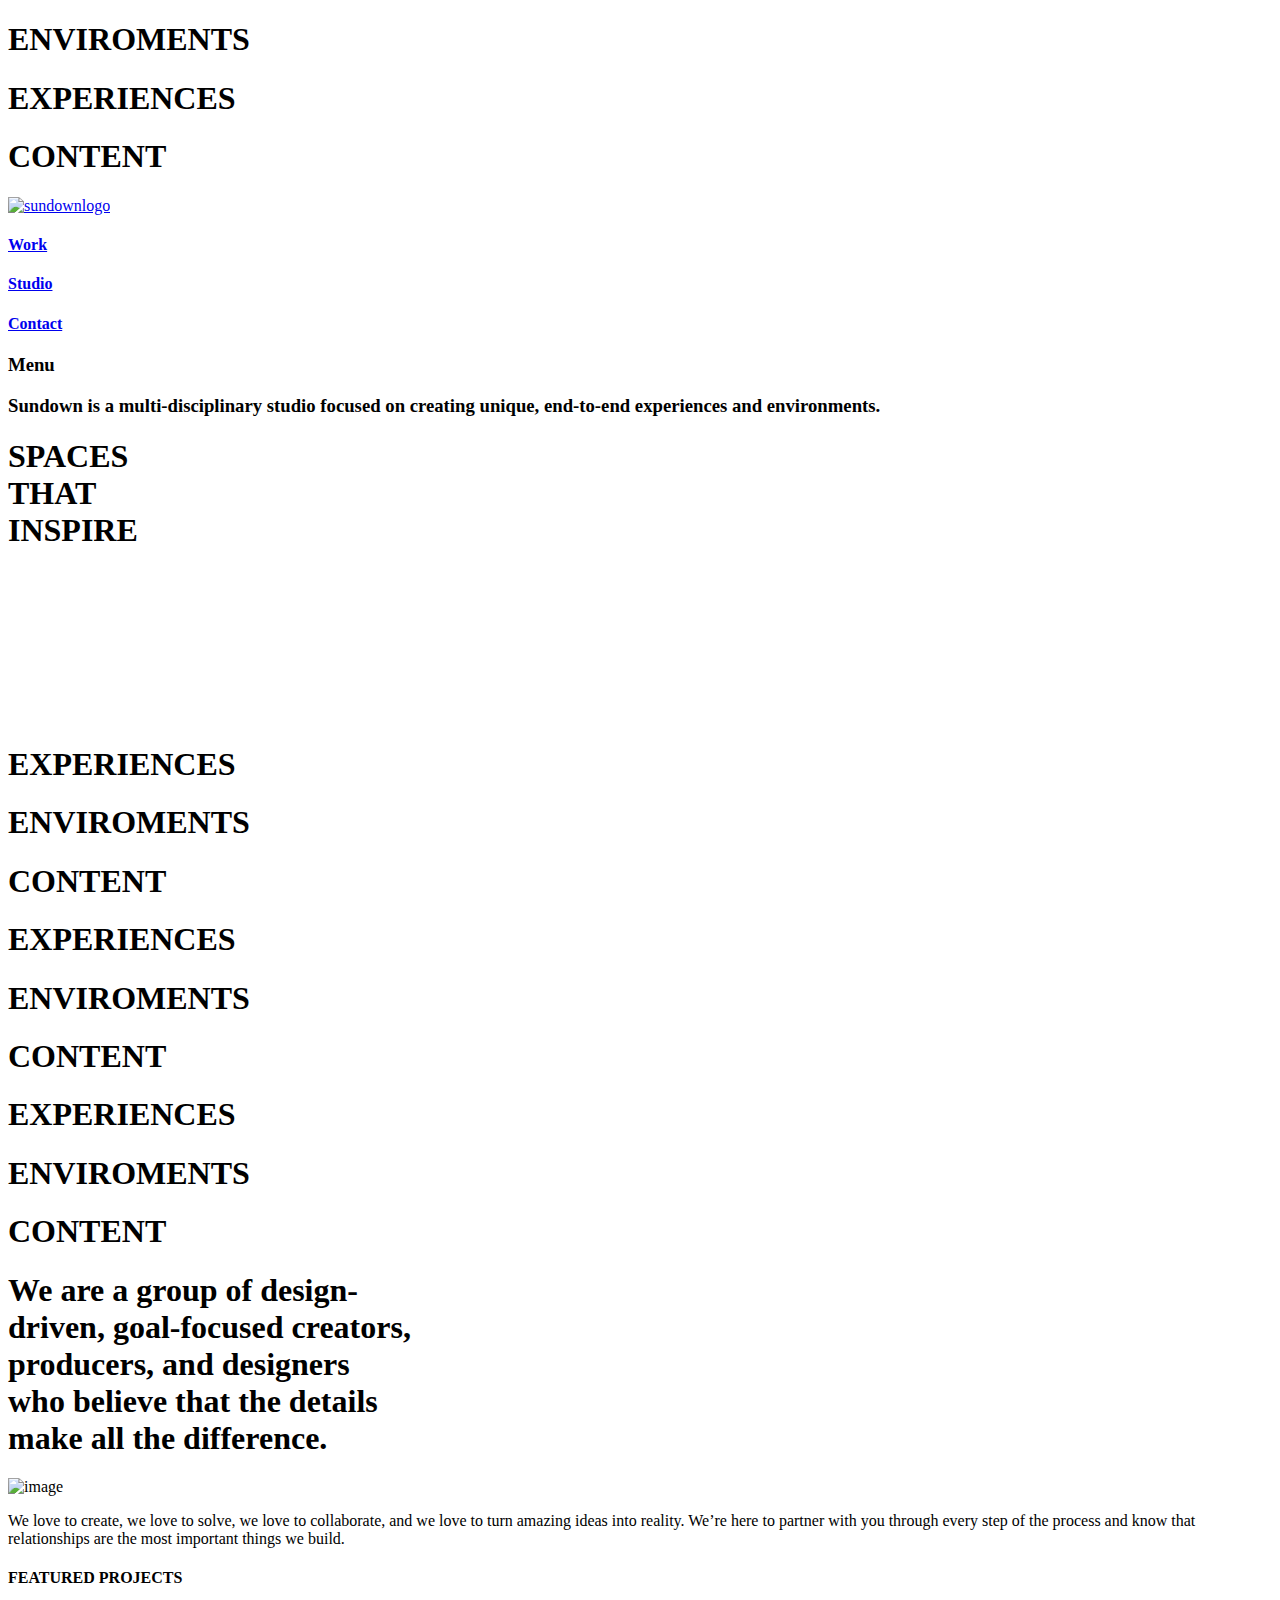
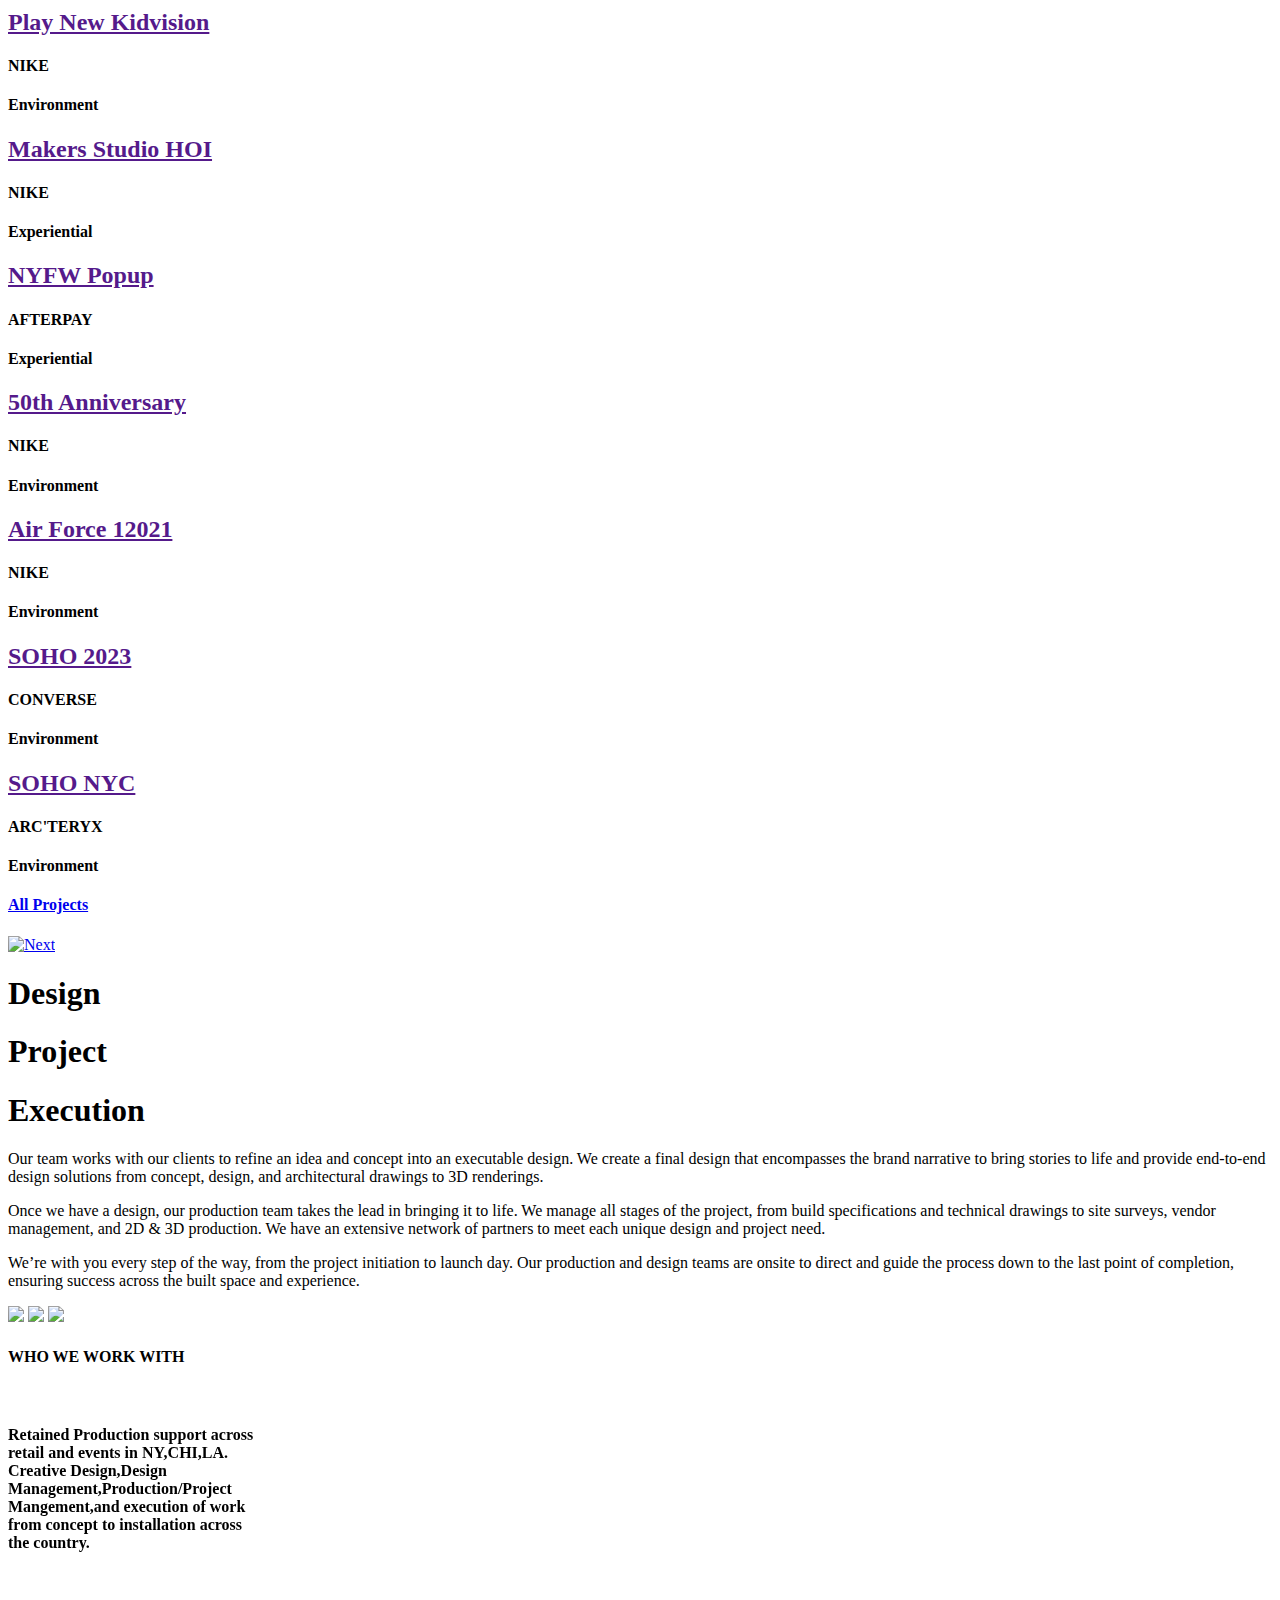
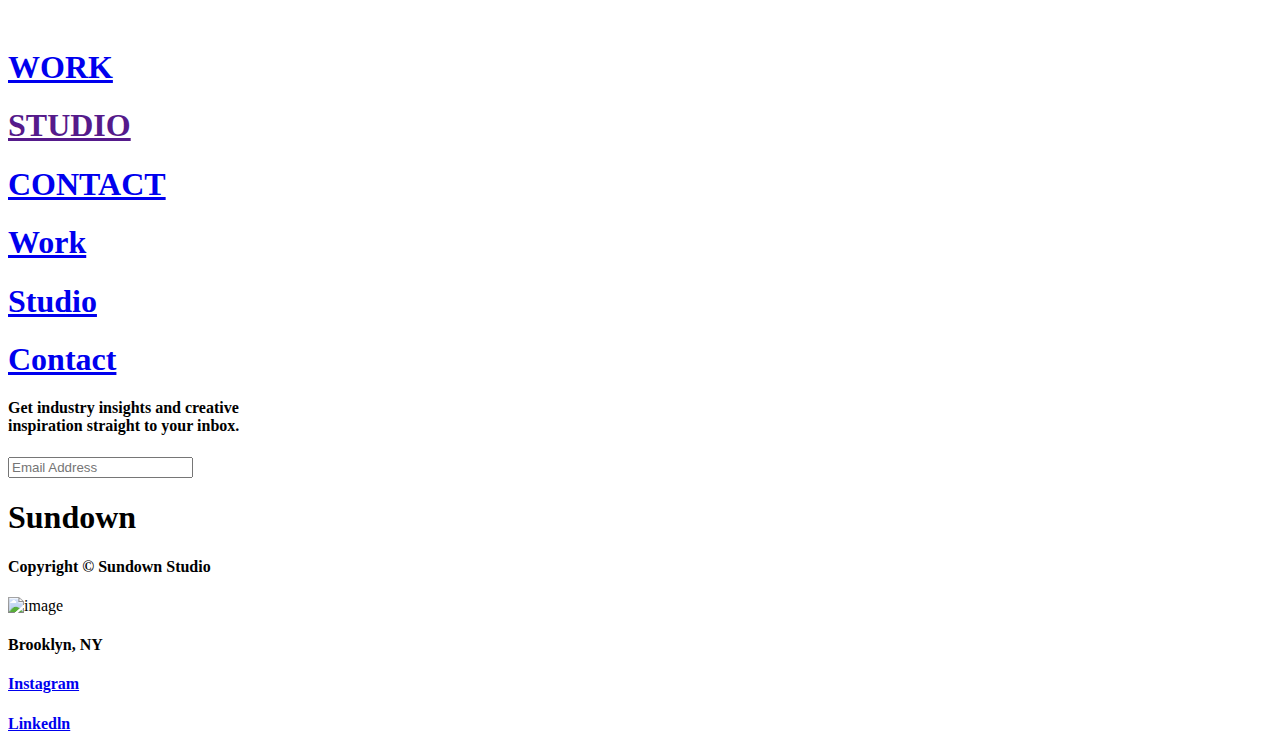
==== index.html @ 7965c2e0 "initial" ====
<!DOCTYPE html>
<html lang="en">
<head>
    <meta charset="UTF-8">
    <meta name="viewport" content="width=device-width, initial-scale=1.0">
    <title>Sundown Studio</title>
    <link rel="shortcut icon" href="https://assets-global.website-files.com/64d3dd9edfb41666c35b15b7/64d3dd9edfb41666c35b15c3_Sundown_Favicon.png" type="image/x-icon">
    <link rel="stylesheet" href="https://cdn.jsdelivr.net/npm/locomotive-scroll@3.5.4/dist/locomotive-scroll.css">
    <link
        rel="stylesheet"
        href="https://cdn.jsdelivr.net/npm/swiper@11/swiper-bundle.min.css"
    />
    
    <link rel="stylesheet" href="\Sundwn-Studio\CSS\style.css">
</head>
<body>

    
    <div class="loader">
        <h1>ENVIROMENTS</h1>
        <h1>EXPERIENCES</h1>
        <h1>CONTENT</h1>
    </div>
    <div class="fixed-image">
        <div class="image-container"></div>
        <div class="video-container"></div>
    </div>

    
    
    
    <div class="main">
        
        
        <div class="page1">
            <nav>
                <a href="./index.html"><img src="https://assets-global.website-files.com/64d3dd9edfb41666c35b15b7/64d3dd9edfb41666c35b15c2_Sundown%20logo.svg" alt="sundownlogo" draggable="false"></a>
                <div class="nav-part2">
                    <h4><a href="\Sundwn-Studio\Html\work.html">Work</a></h4>
                    <h4><a href="#">Studio</a></h4>
                    <h4><a href="\Sundwn-Studio\Html\contact.html">Contact</a></h4>
                </div>
                <h3>Menu</h3>
            </nav>
            <div class="center">
                <div class="left">
                    <h3>Sundown is a multi-disciplinary studio focused on creating unique, end-to-end experiences and environments.</h3>
                </div>
                <div class="right">
                    <h1>SPACES <br>
                        THAT <br>
                        INSPIRE</h1>
                </div>
            </div>
            <div class="hero-shape">
                <div class="hero-1"></div>
                <div class="hero-2"></div>
                <div class="hero-3"></div>

            </div>
            <video autoplay loop muted src="\Sundwn-Studio\video\video.mp4"></video>
        </div>
        <div class="page2">
            <div class="moving-text">
                <div class="con">
                    <h1>EXPERIENCES</h1>
                    <div class="circle"></div>
                    <h1>ENVIROMENTS</h1>
                    <div class="circle"></div>
                    <h1>CONTENT</h1>
                    <div class="circle"></div>
                </div>
                
                <div class="con">
                    <h1>EXPERIENCES</h1>
                    <div class="circle"></div>
                    <h1>ENVIROMENTS</h1>
                    <div class="circle"></div>
                    <h1>CONTENT</h1>
                    <div class="circle"></div>
                </div>

                <div class="con">
                    <h1>EXPERIENCES</h1>
                    <div class="circle"></div>
                    <h1>ENVIROMENTS</h1>
                    <div class="circle"></div>
                    <h1>CONTENT</h1>
                    <div class="circle"></div>
                </div>

            </div>

            <div class="page2-bottom">
                <h1>We are a group of design- <br>driven, goal-focused creators, <br> producers, and designers <br>who believe that the details <br> make all the difference.</h1>
                <div class="bottom-2">
                    <img src="https://assets-global.website-files.com/64d3dd9edfb41666c35b15b7/64d3dd9edfb41666c35b15d1_Holding_thumb-p-500.jpg" alt="image" draggable="false">
                    <p>We love to create, we love to solve, we love to collaborate, and we love to turn amazing ideas into reality. We’re here to partner with you through every step of the process and know that relationships are the most important things we build.</p>
                </div>
                <div class="gooey">
                    
                </div>
            </div>
        </div>
        <div class="page3">
            <div class="ele" >
                <div class="small">
                </div>
                <h4>FEATURED PROJECTS</h4>
            </div>
            <div class="elem-container">
                <div  class="elem second" data-type="video" data-source="\Sundwn-Studio\video\video3.mp4">
                    <div class="overlay"></div>
                    <a href="" ><h2>Play New Kidvision</h2></a>
                    <div class="element">
                        <h4>NIKE</h4>
                        <h4>Environment</h4>
                    </div>

                </div>
    
                <div class="elem first"  data-type="image" data-source="https://assets-global.website-files.com/64d3dd9edfb41666c35b15d4/64d3dd9edfb41666c35b1733_Nike_HOI_50th_SU22_FL1_5388-p-800.webp">
                    <div class="overlay"></div>
                    <a href="" rel="noopenner noreferrer"><h2>Makers Studio HOI</h2></a>
                    <div class="element">
                        <h4>NIKE</h4>
                        <h4>Experiential</h4>
                    </div>
                </div>
    
                <div class="elem second" data-type="video" data-source="\Sundwn-Studio\video\video2.0.mp4">
                    <div class="overlay"></div>
                    <a href="" rel="noopenner noreferrer"><h2>NYFW Popup</h2></a>
                    <div class="element">
                        <h4>AFTERPAY</h4>
                        <h4>Experiential</h4>
                        
                        
                    </div>
                </div>
    
                <div class="elem first"  data-type="image" data-source="https://assets-global.website-files.com/64d3dd9edfb41666c35b15d4/64d3dd9edfb41666c35b16f4_Copy%2520of%2520Nike_Soho_50th_SU22_FL1_6176-p-800.webp">
                    <div class="overlay"></div>
                    <a href="" rel="noopenner noreferrer"><h2>50th Anniversary</h2></a>
                    <div class="element">
                        
                        <h4>NIKE</h4>
                        <h4>Environment</h4>
                    </div>
                </div>
    
                <div class="elem  first"  data-type="image" data-source="https://assets-global.website-files.com/64d3dd9edfb41666c35b15d4/64d3dd9edfb41666c35b16c5_Copy%2520of%2520Nike_Soho_AMD21_0781_LORES-p-800.webp">
                    <div class="overlay"></div>
                    <a href="" rel="noopenner noreferrer"><h2>Air Force 12021</h2></a>
                    <div class="element">
                        <h4>NIKE</h4>
                        <h4>Environment</h4>
                    </div>
                </div>
    
                <div class="elem second"  data-type="video" data-source="\Sundwn-Studio\video\video.mp4">
                    <div class="overlay"></div>
                    <a href="" rel="noopenner noreferrer"><h2>SOHO 2023</h2></a>
                    <div class="element">
                        <h4>CONVERSE</h4>
                        <h4>Environment</h4>
                        
                        
                    </div>
                </div>
    
                <div class="elem first"  data-type="image" data-source="https://assets-global.website-files.com/64d3dd9edfb41666c35b15d4/64d3dd9edfb41666c35b163b_Copy-of-IMG_1180-p-800.webp">
                    <div class="overlay"></div>
                    <a href="" rel="noopenner noreferrer"><h2>SOHO NYC</h2></a>
                    <div class="element">
                        <h4>ARC'TERYX</h4>
                        <h4>Environment</h4>
                        
                    </div>
                </div>
            </div>
            <a href="\Sundwn-Studio\Html\work.html" class="whole">
                <div class="all">
                    <h4>All Projects</h4>
                    <img src="\Sundwn-Studio\images\right-arrow.png" alt="Next">

                </div>
            </a>
            
        </div>
        <div class="page3-bottom">
            <div class="left">
                <div class="left-content">
                    <h1 class="left-titles  active" onclick="opentab('design')">Design</h1>
                    <h1 class="left-titles" onclick="opentab('project')">Project</h1>
                    <h1 class="left-titles" onclick="opentab('execution')">Execution</h1>
                </div>

                <div class="tab">
                    <p class="tab-contents active-tab" id="design">Our team works with our clients to refine an idea and concept into an executable design. We create a final design that encompasses the brand narrative to bring stories to life and provide end-to-end design solutions from concept, design, and architectural drawings to 3D renderings.</p>

                    <p class="tab-contents" id="project">Once we have a design, our production team takes the lead in bringing it to life. We manage all stages of the project, from build specifications and technical drawings to site surveys, vendor management, and 2D & 3D production. We have an extensive network of partners to meet each unique design and project need.</p>

                    <p class="tab-contents" id="execution">We’re with you every step of the way, from the project initiation to launch day. Our production and design teams are onsite to direct and guide the process down to the last point of completion, ensuring success across the built space and experience.</p>
                </div>
                

            </div>
            <div class="right img-tab">
                <img src="\Sundwn-Studio\images\image4.webp" class="img-content active-img" id="design">
                <img src="\Sundwn-Studio\images\image5.webp"  class="img-content" id="project">
                <img src="\Sundwn-Studio\images\image6.webp"  class="img-content" id="execution"> 

            </div>
        </div>
        
        <div class="page4">
            <div class="ele who" >
                <div class="small">
                    
    
                </div>
                <h4>WHO WE WORK WITH</h4>
            </div>
            
            <div class="swiper mySwiper">
                
                
                
                <div class="swiper-wrapper" id="swiperWrapper">
                    
                    
                  
                  <div class="swiper-slide">
                    <img src="https://assets-global.website-files.com/64d3dd9edfb41666c35b15d4/64d3dd9edfb41666c35b15ff_Nike.svg" alt="">
                    <h4>Retained Production support across </br> retail and events in NY,CHI,LA. </br> Creative Design,Design </br> Management,Production/Project </br> Mangement,and execution of work </br>  from concept to installation across </br> the country. </h4>
                  </div>
                  <div class="swiper-slide">
                    <img src="https://assets-global.website-files.com/64d3dd9edfb41666c35b15d4/64d3dd9edfb41666c35b1600_Converse.svg" alt="">
                    <h4>Creative Concepting,Design,Design </br> Management,Project Management, <br> and execution of work from concept <br> to installation across the Country. <br> Cross functional communication and <br> management of third party partners.</h4>
                  </div>
                  <div class="swiper-slide">
                    <img src="https://assets-global.website-files.com/64d3dd9edfb41666c35b15d4/64d3dd9edfb41666c35b15fd_Arc%E2%80%99teryx.svg" alt="">
                    <h4>Production and design along with <br> install oversight and execution <br> support for the SoHo store opening <br> on Broadway St, New York. Also <br> working on creative and production <br> work for a new store opening in <br> Glendale, California.

                    </h4>
                  </div>
                  <div class="swiper-slide">
                    <img src="https://assets-global.website-files.com/64d3dd9edfb41666c35b15d4/64d3dd9edfb41666c35b15fe_Hunter.svg" alt="">
                    <h4>Design and Production partner for <br> Hunter Holiday 2022 Pop-in at <br> Nordstrom 57th St,New York, <br> including activations in Women's, <br> Men's and Kid's zones.Thirty five(35) <br> additional smaller take-downs in <br> Nordstrom stores across the US. <br> Concept design for Holiday boot <br> customization events in stores across <br> winter 2022.</h4>
                  </div>
                  <div class="swiper-slide">
                    <img src="https://assets-global.website-files.com/64d3dd9edfb41666c35b15d4/64d3dd9edfb41666c35b1601_MediaLink.svg" alt="">
                    <h4>Creative,Design,and Production <br> Partner for 2023 CES.Scope Included <br> creation of Branding Identity,Assets,and Digital Content,Design,Production <br> design,Production oversight and <br> Installation of client activations for IBM, <br> Delta,Instacart,and more.</h4>
                  </div>
                  <div class="swiper-slide">
                    <img src="https://assets-global.website-files.com/64d3dd9edfb41666c35b15d4/64d3dd9edfb41666c35b1602_AfterPay.svg" alt="">
                    <h4>Creative,Design,and Production  Partner for 2022 NY Fashion Week Pop-Up space.In Partnership with B-Reel  scope including creation of Final Design, Design Assets,3D Renders,Production  design,Production/Partner oversight  and creation of a two(2) story pop-up  for Afterpay's clients such as Crocs,JD  Sports,Container Store,& Revolve.</h4>
                  </div>
                  
                </div>
                
            </div>
        </div>
        <div class="page5"></div>
        <div id="full-scr">
            
            <div class="full-div1">
                
            </div>
            <div class="class">
                <a href="\Sundwn-Studio\Html\work.html">
                    <h1>WORK</h1>
                </a>
                <a href="">
                    <h1>STUDIO</h1>
                </a>
                <a href="\Sundwn-Studio\Html\contact.html">
                    <h1>CONTACT</h1>
                </a>

            </div>
        </div>
    
    </div>
    <div class="footer">

        
        

        <div class="footer-div">
            <div class="link">
                <h1><a href="\Sundwn-Studio\Html\work.html">Work</a></h1>
                <h1><a href="studio.html">Studio</a></h1>
                <h1><a href="\Sundwn-Studio\Html\contact.html">Contact</a></h1>
            </div>
            <div class="details">
                <form id="form" >
                    <label for="Info"><h4>Get industry insights and creative <br> inspiration straight to your inbox.</h4></label>
                    <input type="email" placeholder="Email Address" id="Info" >
                    
                </form>


            </div>
            
        </div>
        <h1>Sundown</h1>
        <div class="footer-bottom">
            <h4>Copyright &copy; Sundown Studio</h4>
            <div class="footer-contain">
                <div class="assets">
                    <img src="https://assets-global.website-files.com/64d3dd9edfb41666c35b15b7/64d3dd9edfb41666c35b15cb_Globe.svg" alt="image">
                    <h4>Brooklyn, NY</h4>
    
                </div>
                
                <h4><a href="https://www.instagram.com/02_shreyansh/">Instagram</a></h4>
                
                <h4><a href="https://www.linkedin.com/in/shreyansh-techenthusiastic/">Linkedln</a></h4>
            </div>
        </div>
       

        
    </div>
    
    
    
    <script src="https://cdn.jsdelivr.net/npm/swiper@11/swiper-bundle.min.js"></script>
    <script src="https://cdn.jsdelivr.net/npm/locomotive-scroll@3.5.4/dist/locomotive-scroll.js"></script>
    
    <script src="\Sundwn-Studio\Script\script.js"></script>

    <!-- <script>
        window.embeddedChatbotConfig = {
            chatbotId: "2t9V1mAFKcsdjrwUAbyhx",
            domain: "www.chatbase.co"
        }
    </script>
    <script
        src="https://www.chatbase.co/embed.min.js"
        chatbotId="2t9V1mAFKcsdjrwUAbyhx"
        domain="www.chatbase.co"
        defer>
    </script> -->

    
    
</body>
</html>
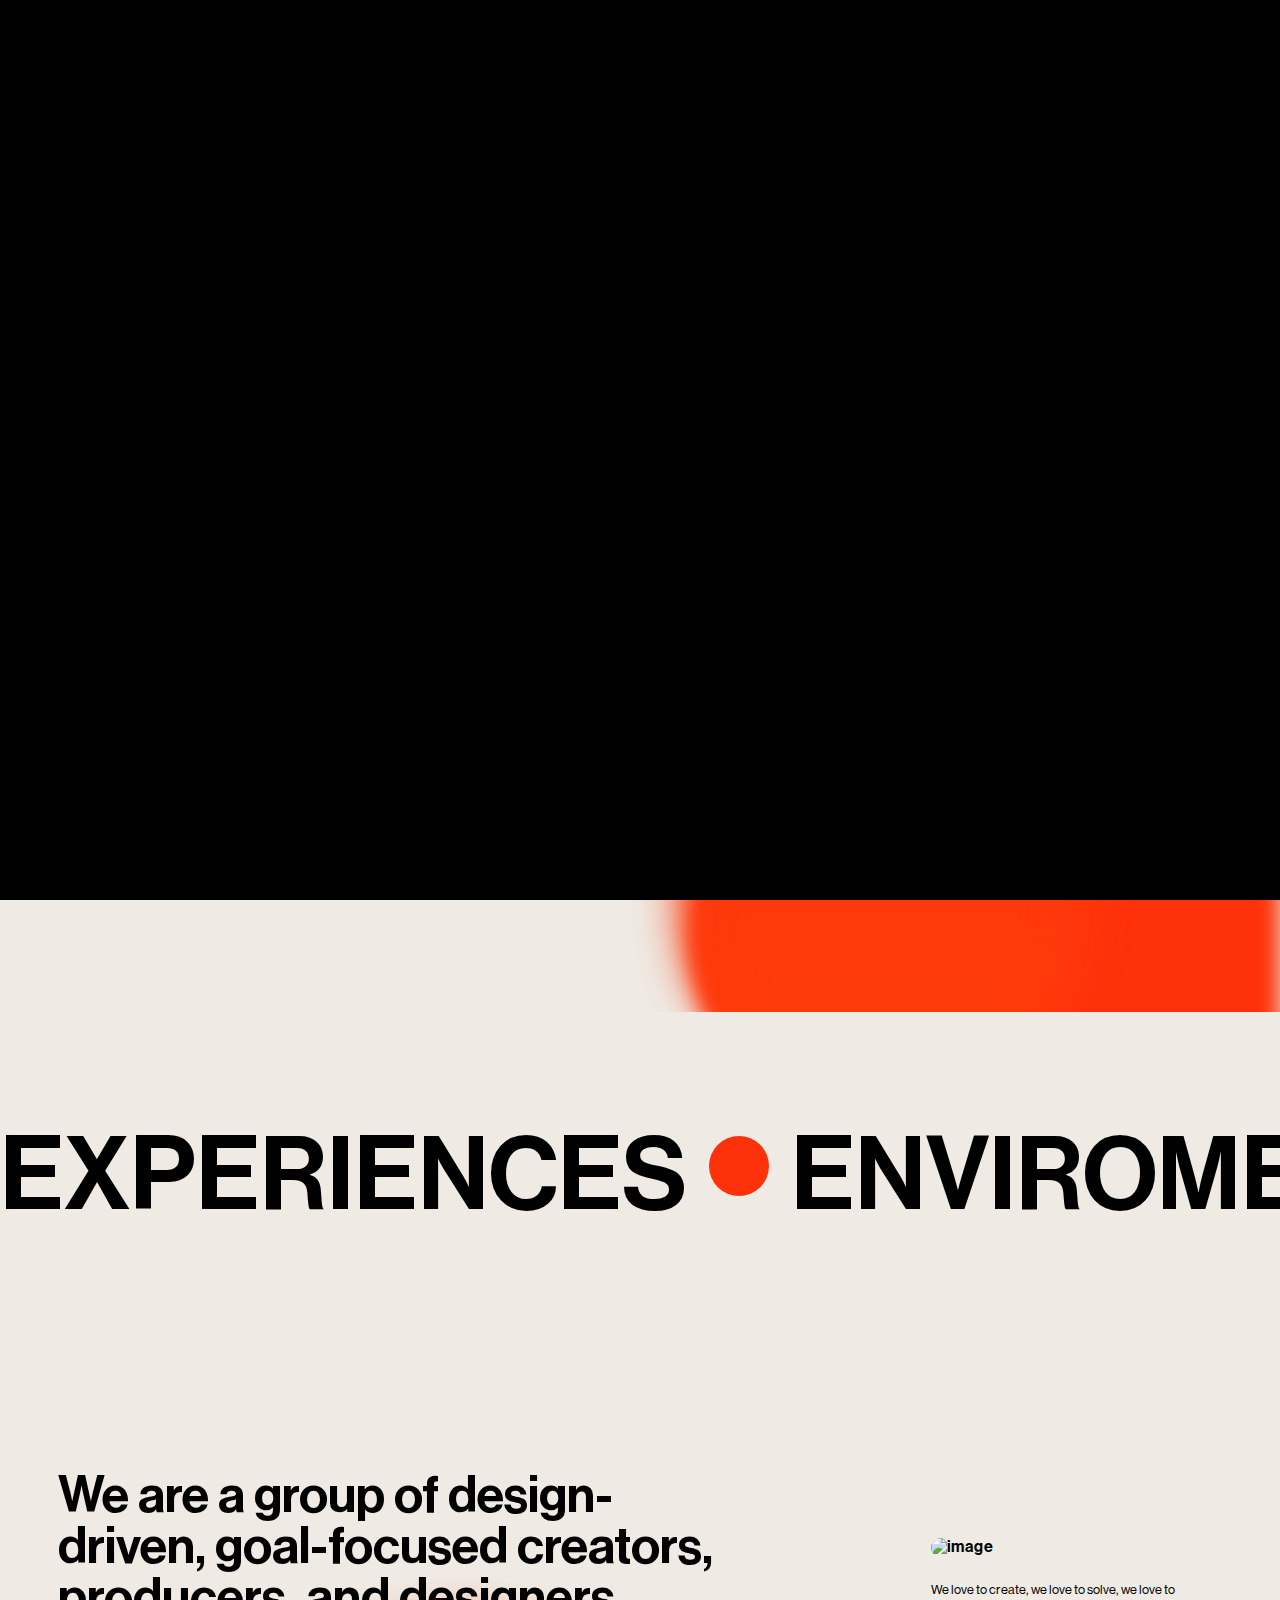
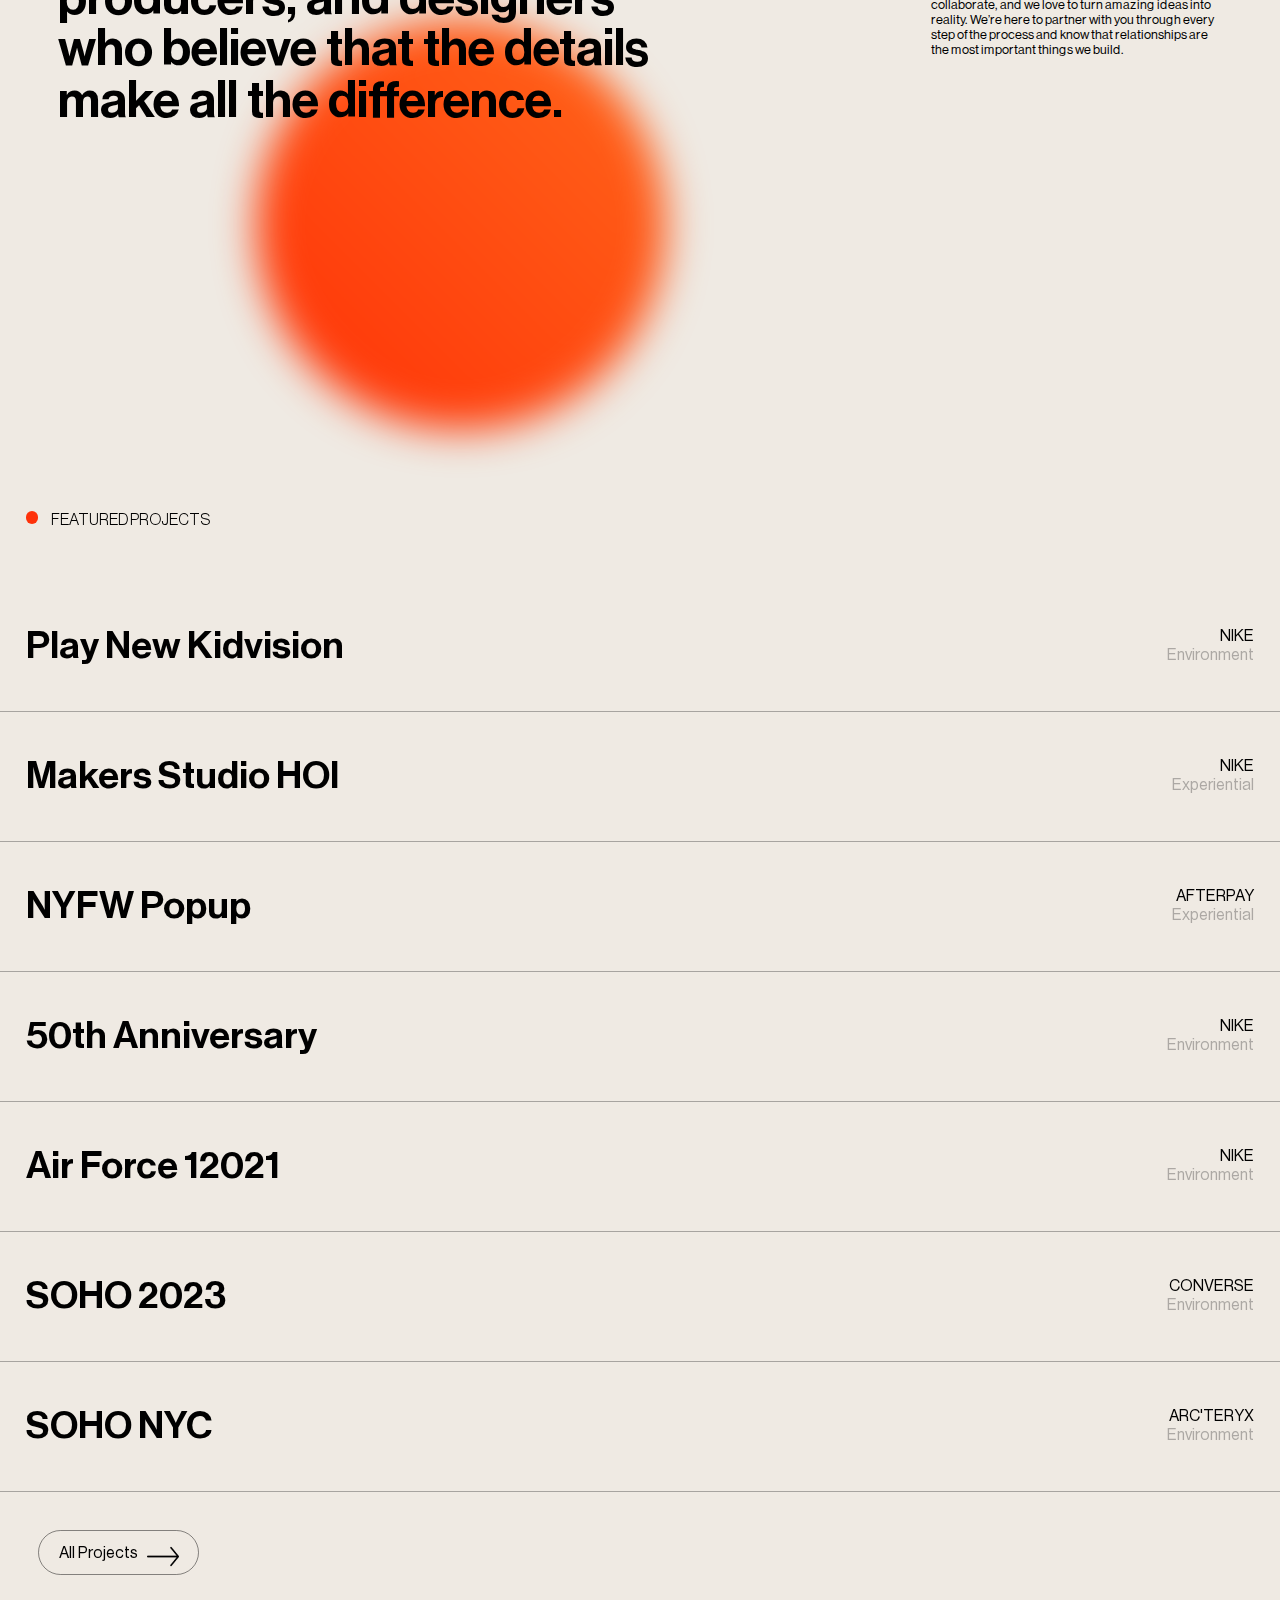
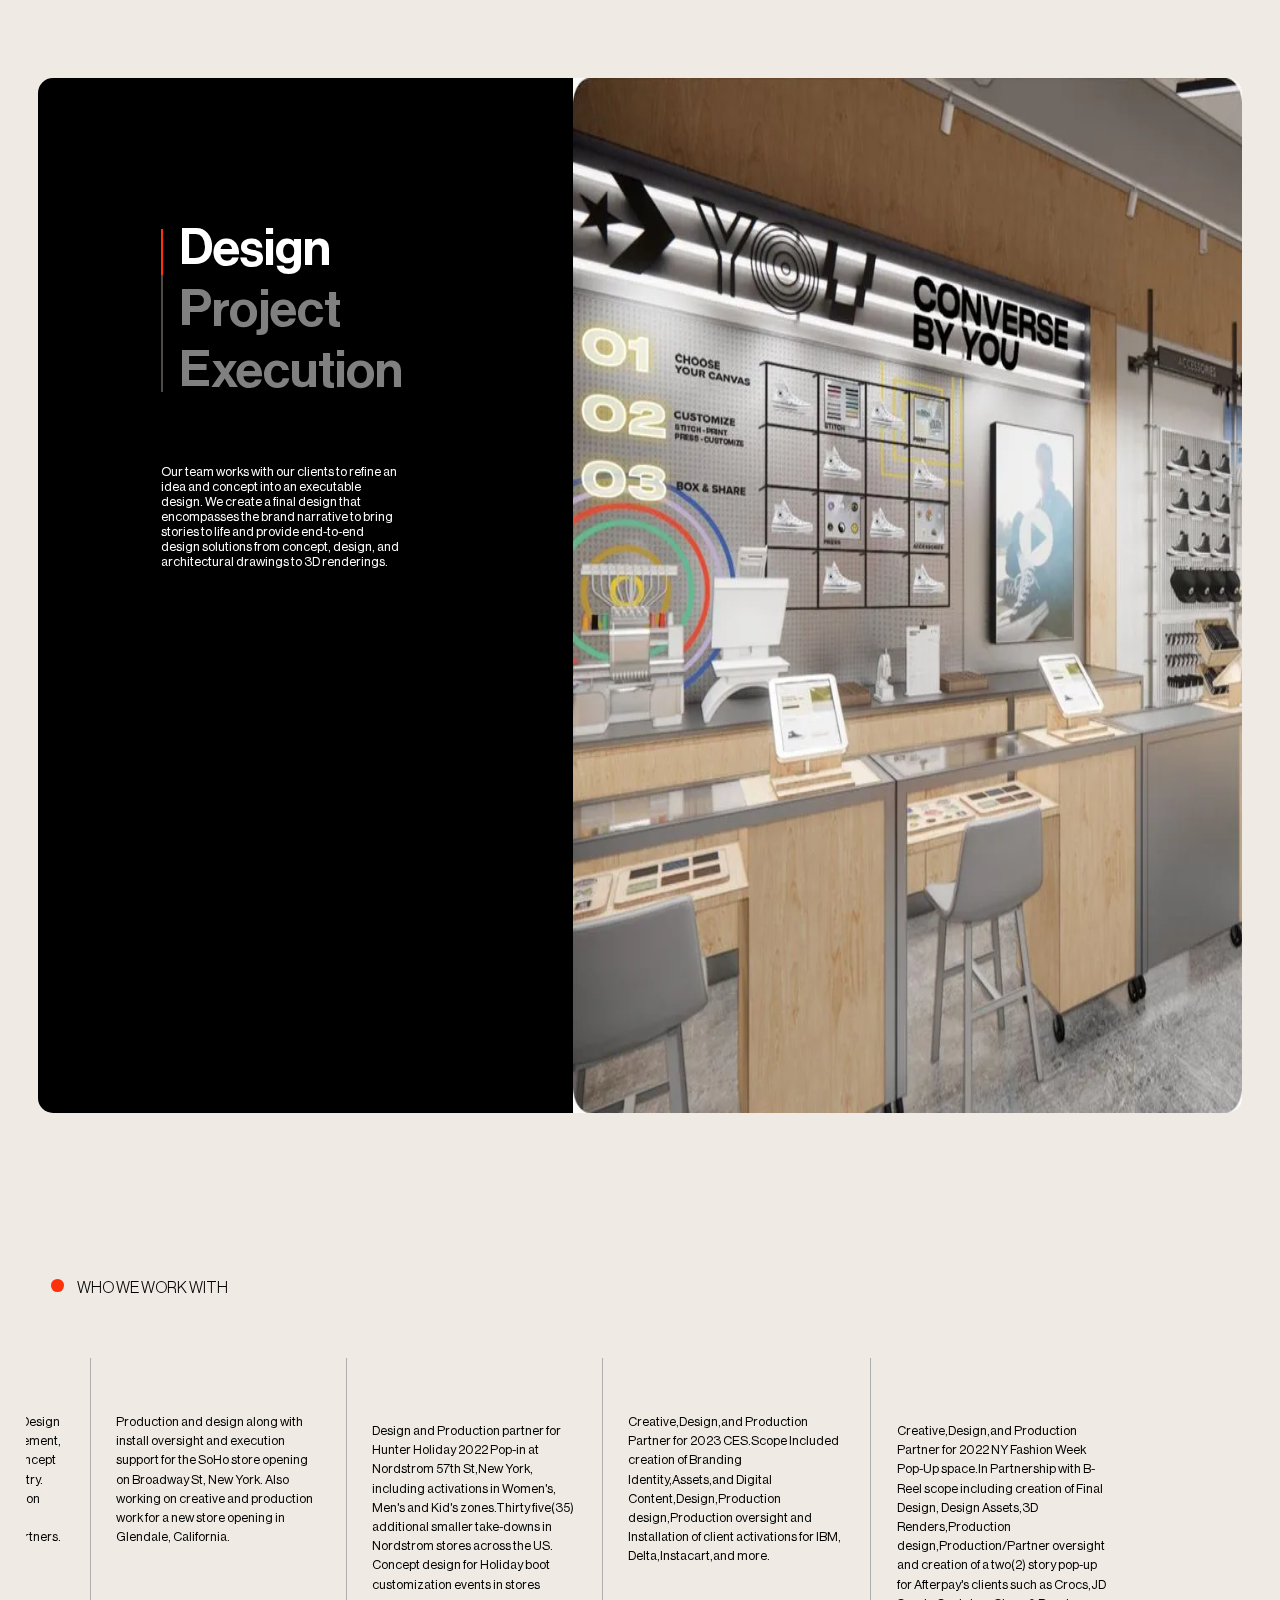
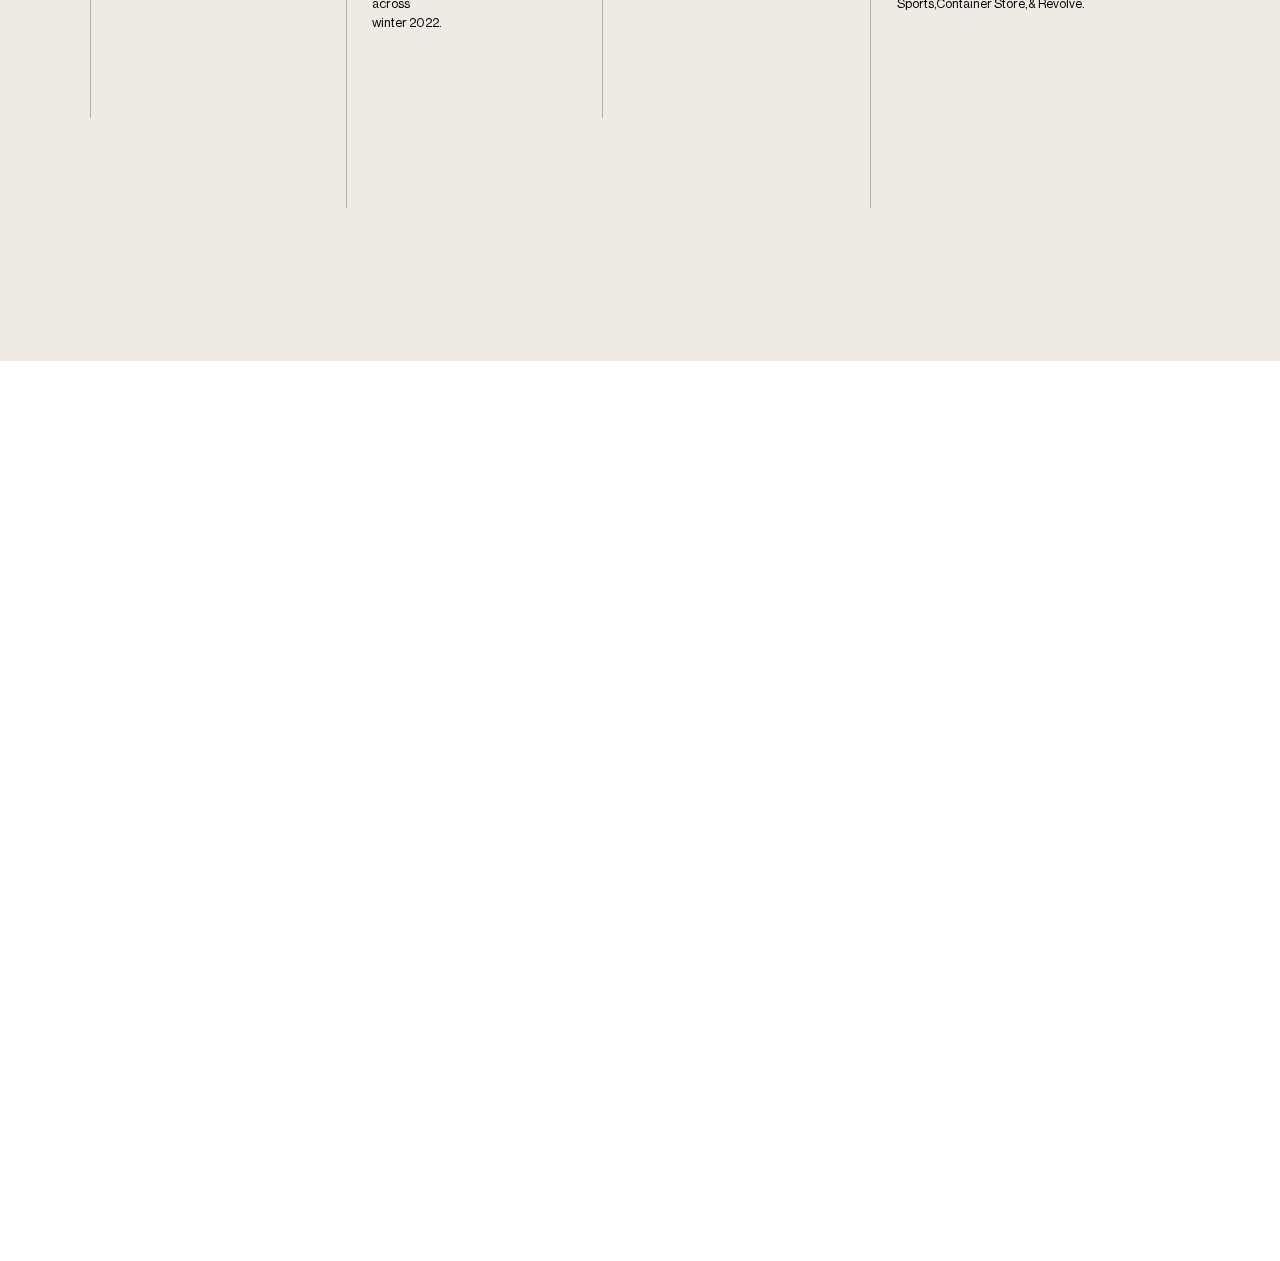
==== commit cefd15c4: "update" ====
--- a/index.html
+++ b/index.html
@@ -11,7 +11,7 @@
         href="https://cdn.jsdelivr.net/npm/swiper@11/swiper-bundle.min.css"
     />
     
-    <link rel="stylesheet" href="\Sundwn-Studio\CSS\style.css">
+    <link rel="stylesheet" href="\CSS\style.css">
 </head>
 <body>
 
@@ -36,9 +36,9 @@
             <nav>
                 <a href="./index.html"><img src="https://assets-global.website-files.com/64d3dd9edfb41666c35b15b7/64d3dd9edfb41666c35b15c2_Sundown%20logo.svg" alt="sundownlogo" draggable="false"></a>
                 <div class="nav-part2">
-                    <h4><a href="\Sundwn-Studio\Html\work.html">Work</a></h4>
+                    <h4><a href="\Html\work.html">Work</a></h4>
                     <h4><a href="#">Studio</a></h4>
-                    <h4><a href="\Sundwn-Studio\Html\contact.html">Contact</a></h4>
+                    <h4><a href="\Html\contact.html">Contact</a></h4>
                 </div>
                 <h3>Menu</h3>
             </nav>
@@ -58,7 +58,7 @@
                 <div class="hero-3"></div>
 
             </div>
-            <video autoplay loop muted src="\Sundwn-Studio\video\video.mp4"></video>
+            <video autoplay loop muted src="\video\video.mp4"></video>
         </div>
         <div class="page2">
             <div class="moving-text">
@@ -109,7 +109,7 @@
                 <h4>FEATURED PROJECTS</h4>
             </div>
             <div class="elem-container">
-                <div  class="elem second" data-type="video" data-source="\Sundwn-Studio\video\video3.mp4">
+                <div  class="elem second" data-type="video" data-source="\video\video3.mp4">
                     <div class="overlay"></div>
                     <a href="" ><h2>Play New Kidvision</h2></a>
                     <div class="element">
@@ -128,7 +128,7 @@
                     </div>
                 </div>
     
-                <div class="elem second" data-type="video" data-source="\Sundwn-Studio\video\video2.0.mp4">
+                <div class="elem second" data-type="video" data-source="\video\video2.0.mp4">
                     <div class="overlay"></div>
                     <a href="" rel="noopenner noreferrer"><h2>NYFW Popup</h2></a>
                     <div class="element">
@@ -158,7 +158,7 @@
                     </div>
                 </div>
     
-                <div class="elem second"  data-type="video" data-source="\Sundwn-Studio\video\video.mp4">
+                <div class="elem second"  data-type="video" data-source="\video\video.mp4">
                     <div class="overlay"></div>
                     <a href="" rel="noopenner noreferrer"><h2>SOHO 2023</h2></a>
                     <div class="element">
@@ -182,7 +182,7 @@
             <a href="\Sundwn-Studio\Html\work.html" class="whole">
                 <div class="all">
                     <h4>All Projects</h4>
-                    <img src="\Sundwn-Studio\images\right-arrow.png" alt="Next">
+                    <img src="\images\right-arrow.png" alt="Next">
 
                 </div>
             </a>
@@ -207,9 +207,9 @@
 
             </div>
             <div class="right img-tab">
-                <img src="\Sundwn-Studio\images\image4.webp" class="img-content active-img" id="design">
-                <img src="\Sundwn-Studio\images\image5.webp"  class="img-content" id="project">
-                <img src="\Sundwn-Studio\images\image6.webp"  class="img-content" id="execution"> 
+                <img src="\images\image4.webp" class="img-content active-img" id="design">
+                <img src="\images\image5.webp"  class="img-content" id="project">
+                <img src="\images\image6.webp"  class="img-content" id="execution"> 
 
             </div>
         </div>
@@ -315,9 +315,9 @@
     
                 </div>
                 
-                <h4><a href="https://www.instagram.com/02_shreyansh/">Instagram</a></h4>
-                
-                <h4><a href="https://www.linkedin.com/in/shreyansh-techenthusiastic/">Linkedln</a></h4>
+                <h4><a href="https://www.instagram.com/">Instagram</a></h4>
+                
+                <h4><a href="https://www.linkedin.com/">Linkedln</a></h4>
             </div>
         </div>
        
@@ -330,7 +330,7 @@
     <script src="https://cdn.jsdelivr.net/npm/swiper@11/swiper-bundle.min.js"></script>
     <script src="https://cdn.jsdelivr.net/npm/locomotive-scroll@3.5.4/dist/locomotive-scroll.js"></script>
     
-    <script src="\Sundwn-Studio\Script\script.js"></script>
+    <script src="\Script\script.js"></script>
 
     <!-- <script>
         window.embeddedChatbotConfig = {
